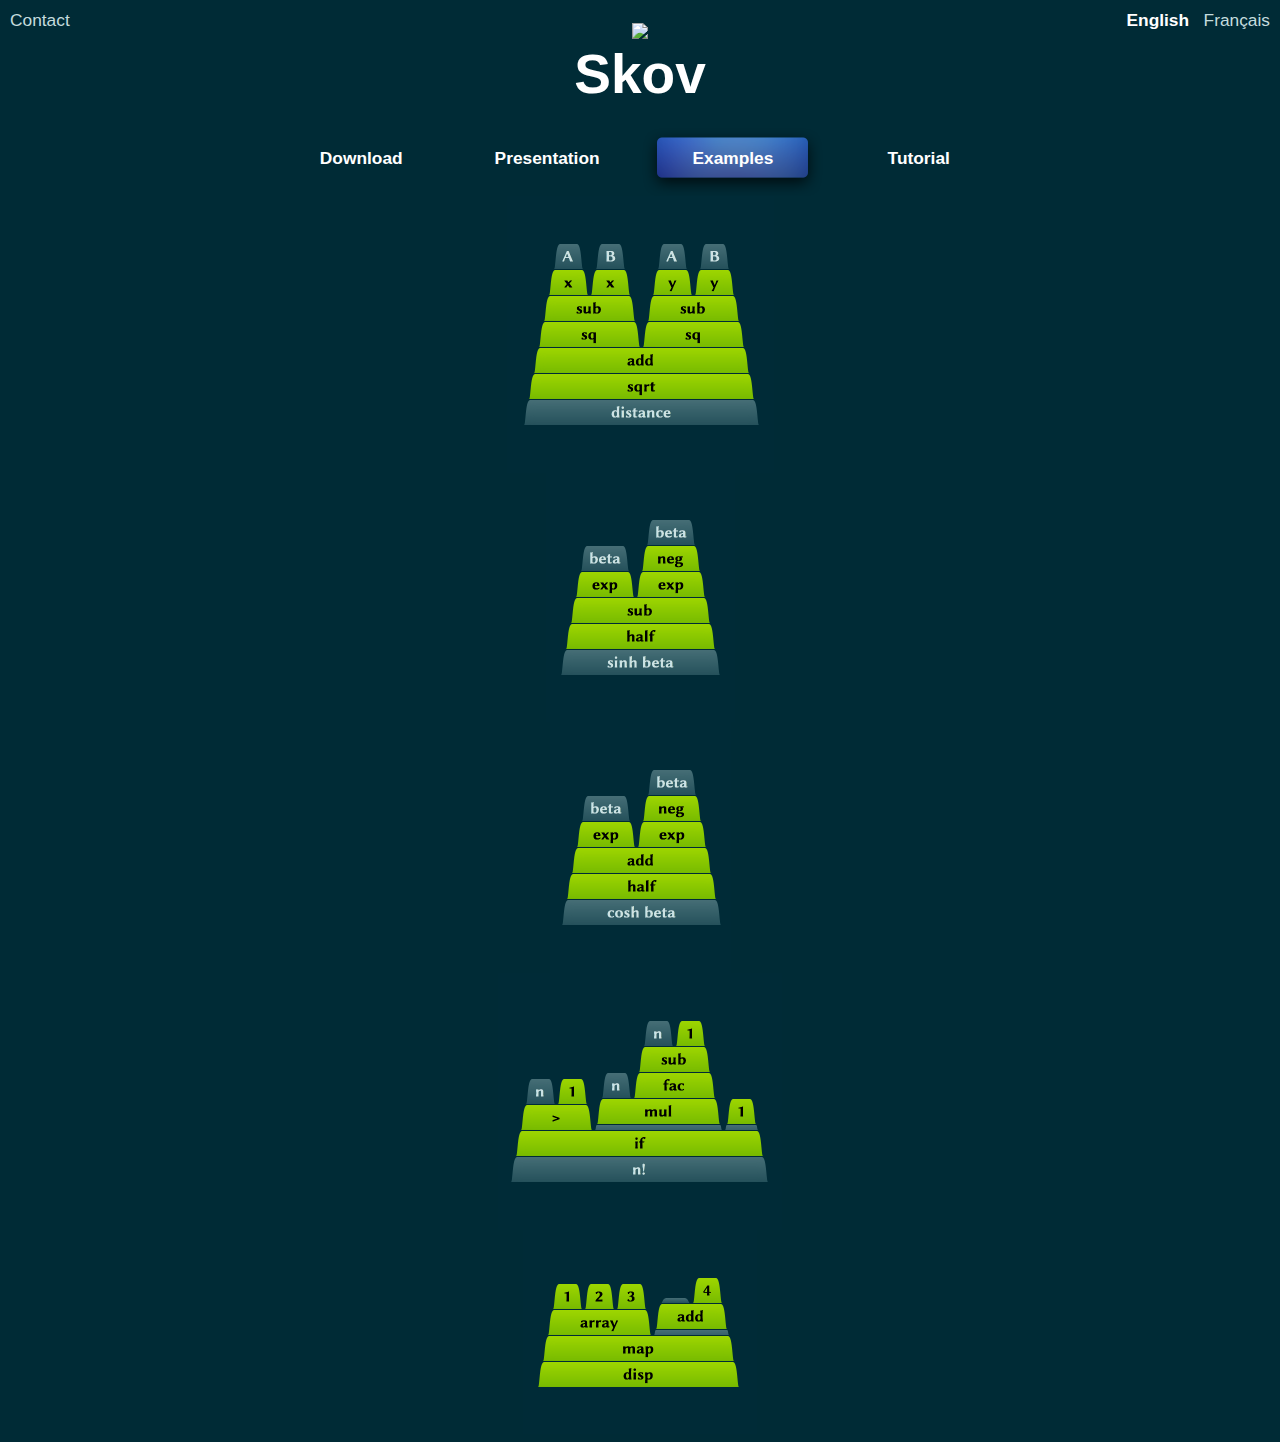
==== en/examples.html @ 32bee14c "Added example page" ====
<!DOCTYPE html>
<html lang="en">
<head>
  <meta charset="UTF-8">
  <title>Skov - A visual programming environment</title>
  <link rel="stylesheet" href="../master.css" type="text/css" media="screen" charset="utf-8" />
</head>
<body>

<div id="contact">
  <a href="mailto:nicolas@skov.software">Contact</a>
</div>

<div id="language">
  <b>English</b>
  &nbsp;
  <a href="../fr/">Français</a>
</div>

<div id="site">

<div class="centred">
<a href='../en/'>  
  <img src="../images/skov-logo.png" height="100" style="margin:15px;">
</a>
<br>
<span style="font-size:55px;font-weight:bold;">Skov</span>

<div>
<a href="https://github.com/nicolas-p/skov/releases/tag/2017-06-03">
    <span class="button">Download</span>
</a>
<a href="presentation.html">
    <span class="button">Presentation</span>
</a>
<a href="examples.html">
    <span class="button blue">Examples</span>
</a>
<a href="tutorial.html">
    <span class="button">Tutorial</span>
</a>
</div>
</div>

<img class="bloc" src="../images/example-distance.png" height="277">
<img class="bloc" src="../images/example-sinh.png" height="249">
<img class="bloc" src="../images/example-cosh.png" height="251">
<img class="bloc" src="../images/example-fac.png" height="257">
<img class="bloc" src="../images/example-map.png" height="204">

</div>

</body>
</html>
---- master.css ----
@font-face {
  font-family: biolinum;
  src: url(fonts/LinBiolinum_R.woff);
}
@font-face {
  font-family: biolinum;
  src: url(fonts/LinBiolinum_RB.woff);
  font-weight: bold;
}
@font-face {
  font-family: biolinum-keyboard;
  src: url(fonts/LinBiolinum_K.woff);
}
body {
  background-color: #002B36;
  color: white;
  font-family: "Linux Biolinum O", "Linux Biolinum", biolinum, sans-serif;
  font-size: 13pt;
}
#language {
  position: absolute;
  top: 0px;
  right: 0px;
  padding: 10px;
  font-size: 13pt;
}
#contact {
  position: absolute;
  top: 0px;
  left: 0px;
  padding: 10px;
  font-size: 13pt;
}
#site {
  max-width: 830px;
  text-align: left;
  line-height: 1.5em;
  margin-left: auto;
  margin-right: auto;
  padding: 0 1.5em;
}
.centred {
  text-align: center;
}
a {
  text-decoration: none;
  color: #C4DCDE;
}
a:hover {
  text-decoration: underline;
}
a.download-link {
  border-radius: 10px;
  padding: 5px 10px;
  color: black;
  font-weight: bold;
  background-image: linear-gradient(to bottom, #69AA00, #BFE950, #69AA00);
}
a.download-link:hover {
  text-decoration: none;
  background-image: linear-gradient(to bottom, #A2D434, #D0F07D, #A2D434);
}
.bloc {
  display: block;
  margin-left: auto;
  margin-right: auto;
}
hr {
  border: 0;
  height: 1px;
  background-image: linear-gradient(to right, #002B36, #aaa, #002B36);
}
hr.title-sep {
  background-image: linear-gradient(to right, #002B36, #fff, #002B36);
  margin: 2px;
  height: 2px;
}
p.question {
  font-weight: bold;
  color: #82A6A5;
}
key {
    font-family: biolinum-keyboard;
}
word {
  border-radius: 100px;
  padding: 2px 6px;
  color: black;
  font-weight: bold;
  background-image: linear-gradient(to bottom, #69AA00, #BFE950, #69AA00);
}
text {
  border-radius: 4px;
  padding: 2px 6px;
  color: black;
  font-weight: bold;
  background-image: linear-gradient(to bottom, #82A6A5, #FFFFFF, #82A6A5);
}
vocab {
  border-radius: 100px;
  padding: 2px 6px;
  color: black;
  font-weight: bold;
  background-image: linear-gradient(to bottom, #FF0000, #FF9C7F, #FF0000);
}
class {
  border-radius: 4px;
  padding: 2px 6px;
  color: black;
  font-weight: bold;
  background-image: linear-gradient(to bottom, #0985FF, #6BD7FF, #0985FF);
}
slot {
  border-radius: 100px;
  padding: 2px 6px;
  color: black;
  font-weight: bold;
  background-image: linear-gradient(to bottom, #0985FF, #6BD7FF, #0985FF);
}
io {
  border-radius: 100px;
  padding: 2px 6px;
  color: white;
  font-weight: bold;
  background-image: linear-gradient(to bottom, #82A6A5, #002B36, #82A6A5);
}
.button {
  margin-top: 20px;
  width: 181px;
  color: white;
  padding-top: 25px;
  padding-bottom: 25px;
  font-weight: bold;
  background-image: url(images/button-inactive.png);
  display: inline-block;
  text-align: center;
}
.button.blue {
    background-image: url(images/button-blue.png);
}
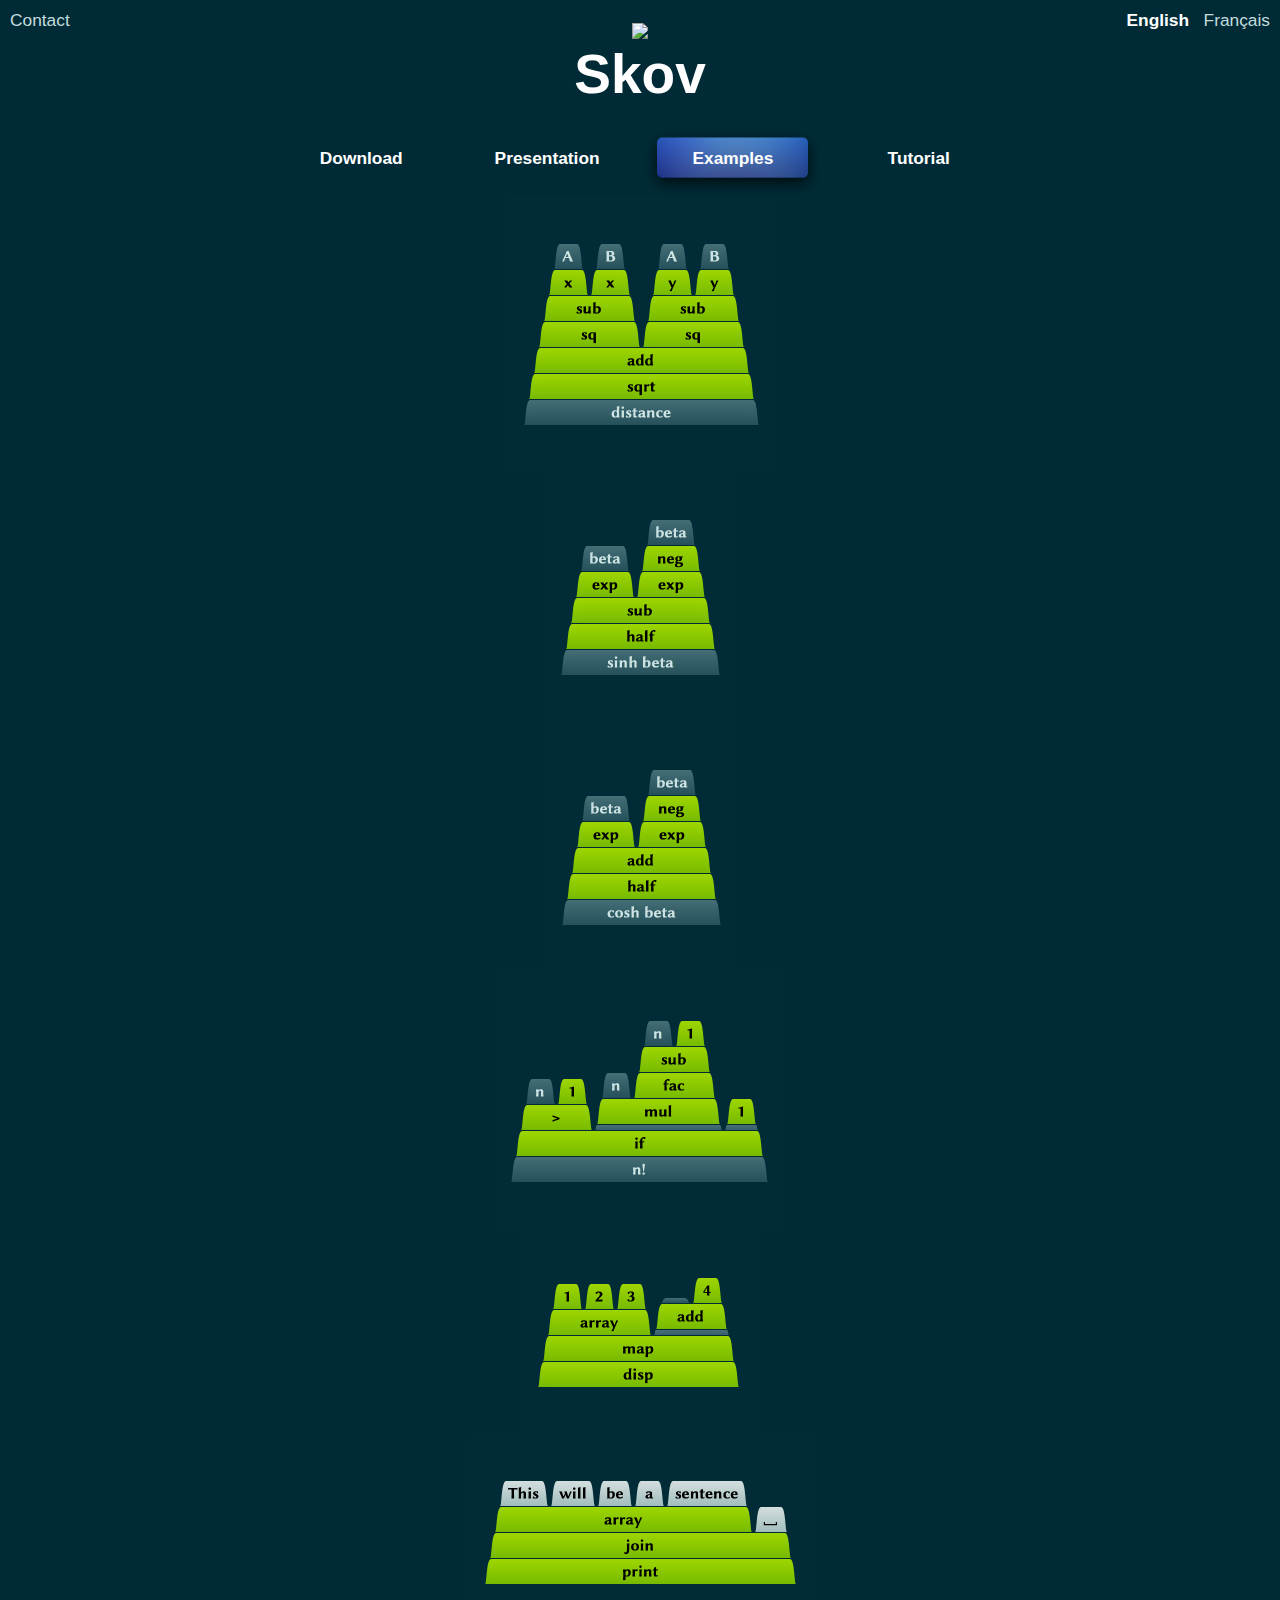
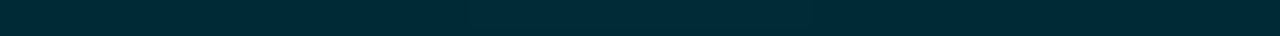
==== commit 2d2147bb: "Added "sentence" example" ====
--- a/en/examples.html
+++ b/en/examples.html
@@ -47,6 +47,7 @@
 <img class="bloc" src="../images/example-cosh.png" height="251">
 <img class="bloc" src="../images/example-fac.png" height="257">
 <img class="bloc" src="../images/example-map.png" height="204">
+<img class="bloc" src="../images/example-sentence.png" height="194">
 
 </div>
 
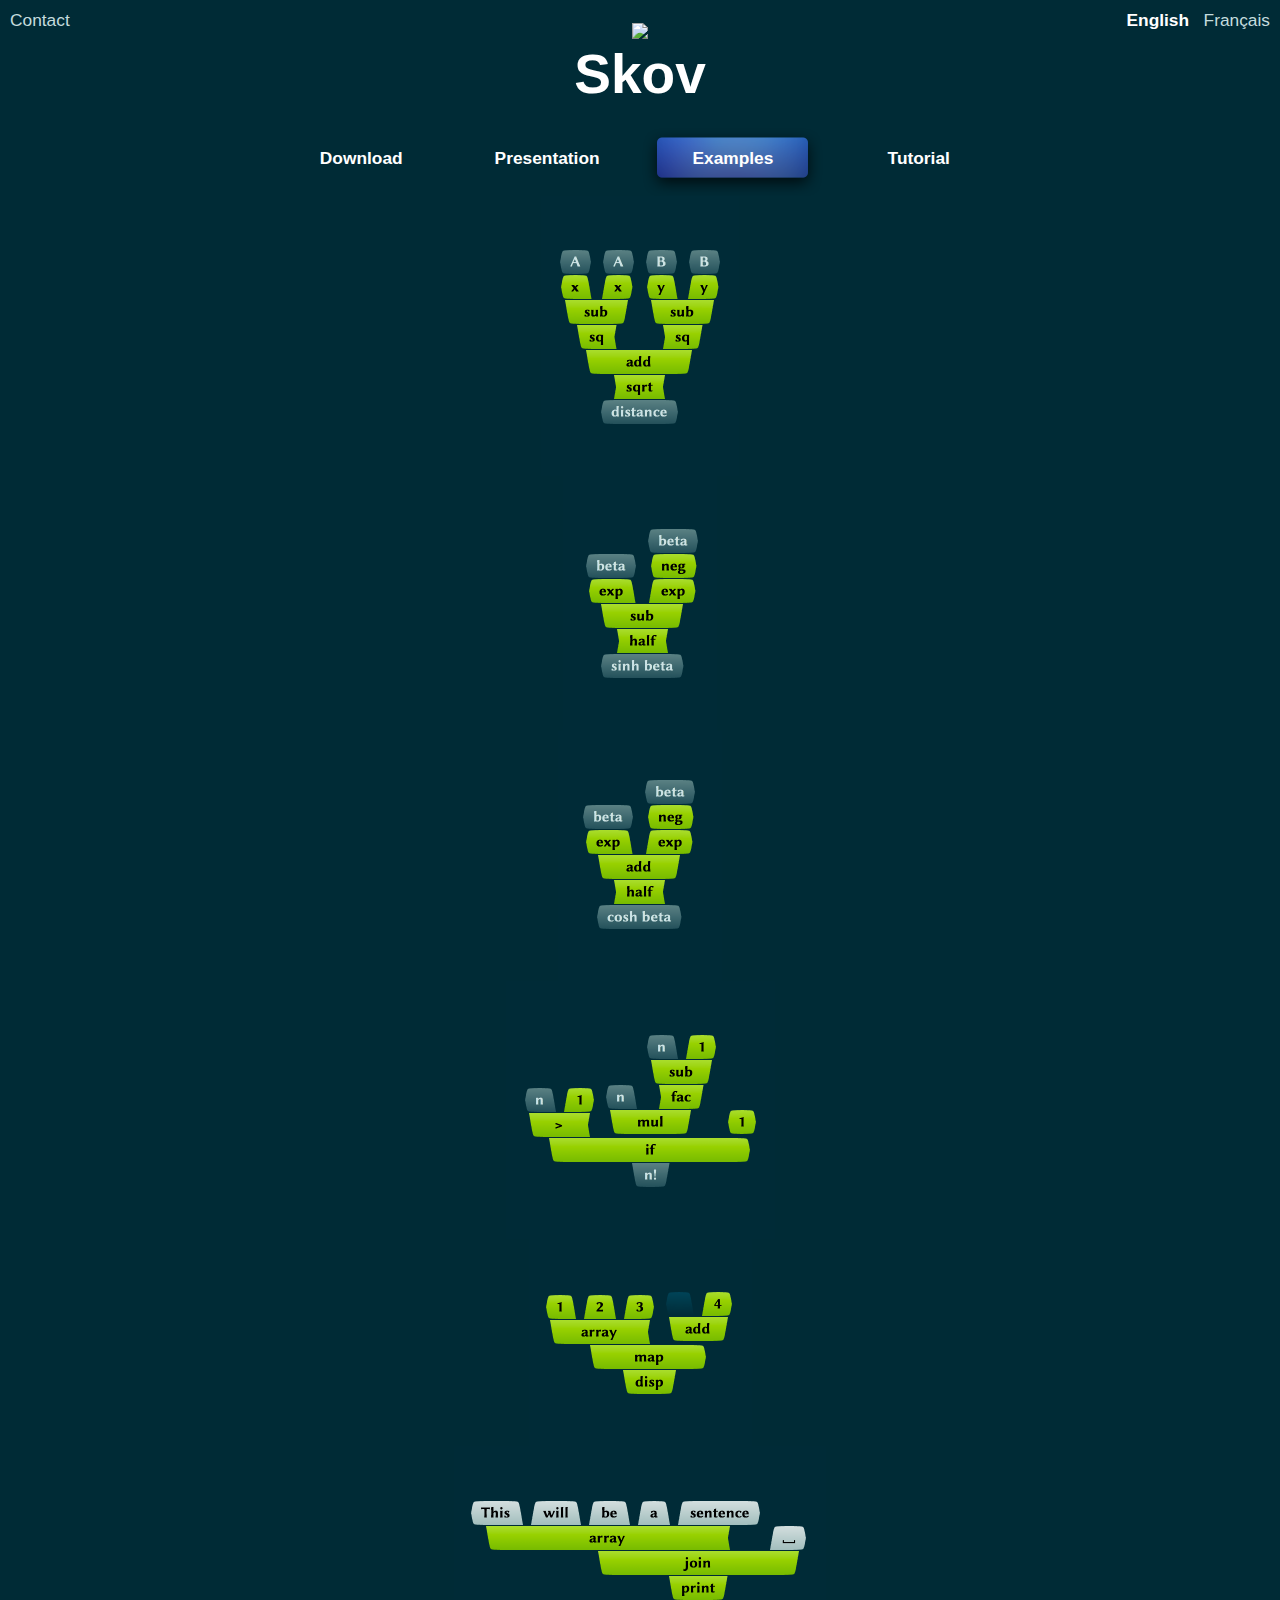
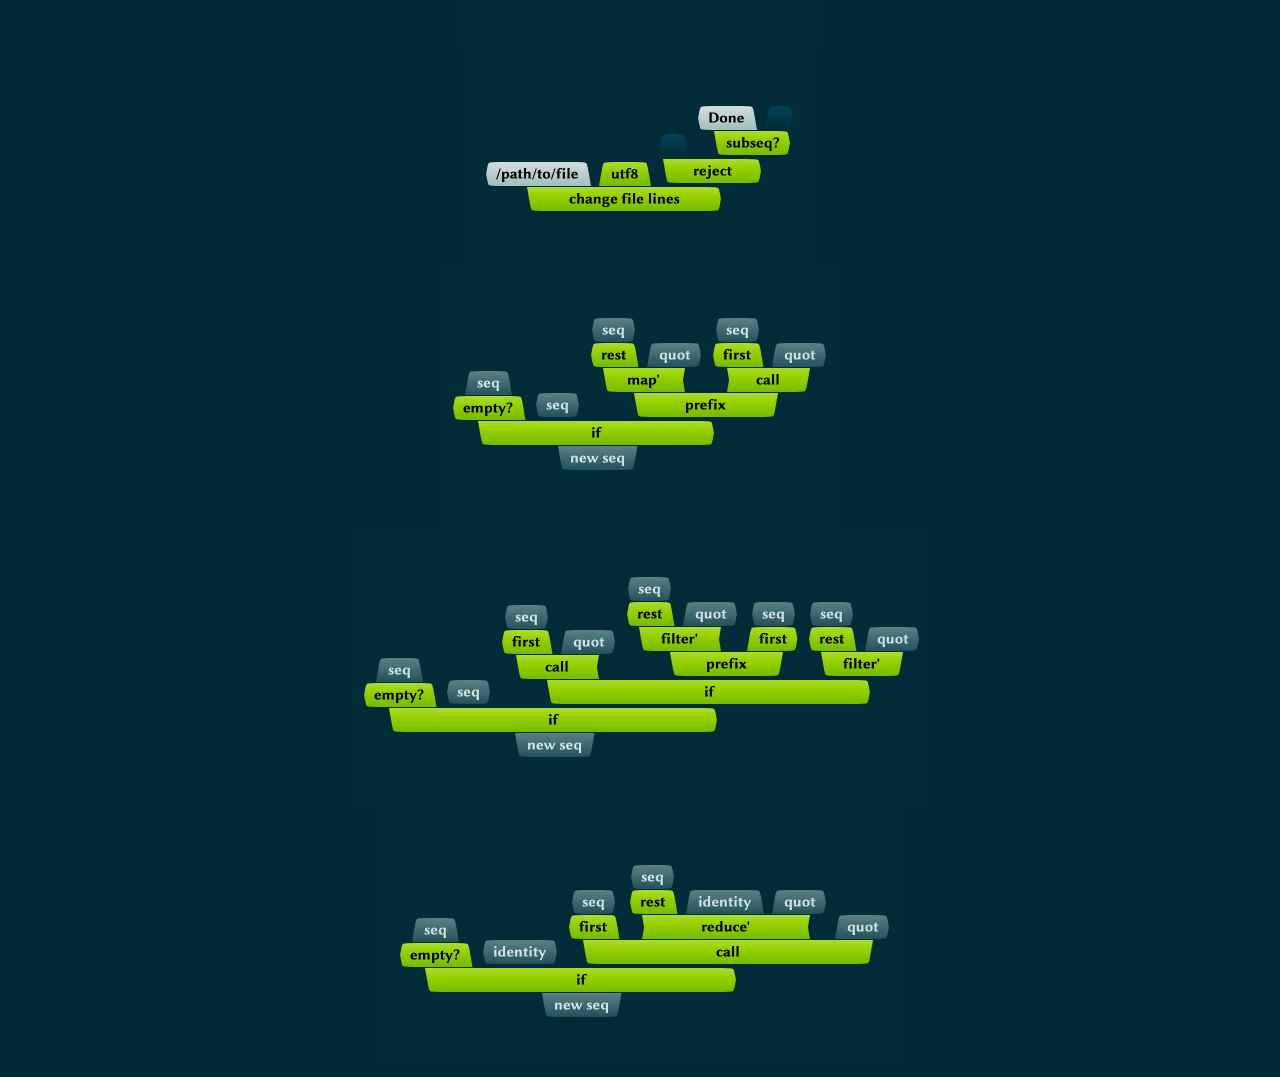
==== commit 03cd4139: "Updated examples" ====
--- a/en/examples.html
+++ b/en/examples.html
@@ -27,7 +27,7 @@
 <span style="font-size:55px;font-weight:bold;">Skov</span>
 
 <div>
-<a href="https://github.com/nicolas-p/skov/releases/tag/2017-06-03">
+<a href="download.html">
     <span class="button">Download</span>
 </a>
 <a href="presentation.html">
@@ -42,12 +42,16 @@
 </div>
 </div>
 
-<img class="bloc" src="../images/example-distance.png" height="277">
-<img class="bloc" src="../images/example-sinh.png" height="249">
-<img class="bloc" src="../images/example-cosh.png" height="251">
-<img class="bloc" src="../images/example-fac.png" height="257">
-<img class="bloc" src="../images/example-map.png" height="204">
-<img class="bloc" src="../images/example-sentence.png" height="194">
+<img class="bloc" src="../images/example-distance.png" height="280">
+<img class="bloc" src="../images/example-sinh.png" height="255">
+<img class="bloc" src="../images/example-cosh.png" height="250">
+<img class="bloc" src="../images/example-fac.png" height="258">
+<img class="bloc" src="../images/example-map.png" height="207">
+<img class="bloc" src="../images/example-sentence.png" height="206">
+<img class="bloc" src="../images/example-file-reject-lines.png" height="212">
+<img class="bloc" src="../images/example-map-definition.png" height="258">
+<img class="bloc" src="../images/example-filter-definition.png" height="288">
+<img class="bloc" src="../images/example-reduce-definition.png" height="259">
 
 </div>
 
